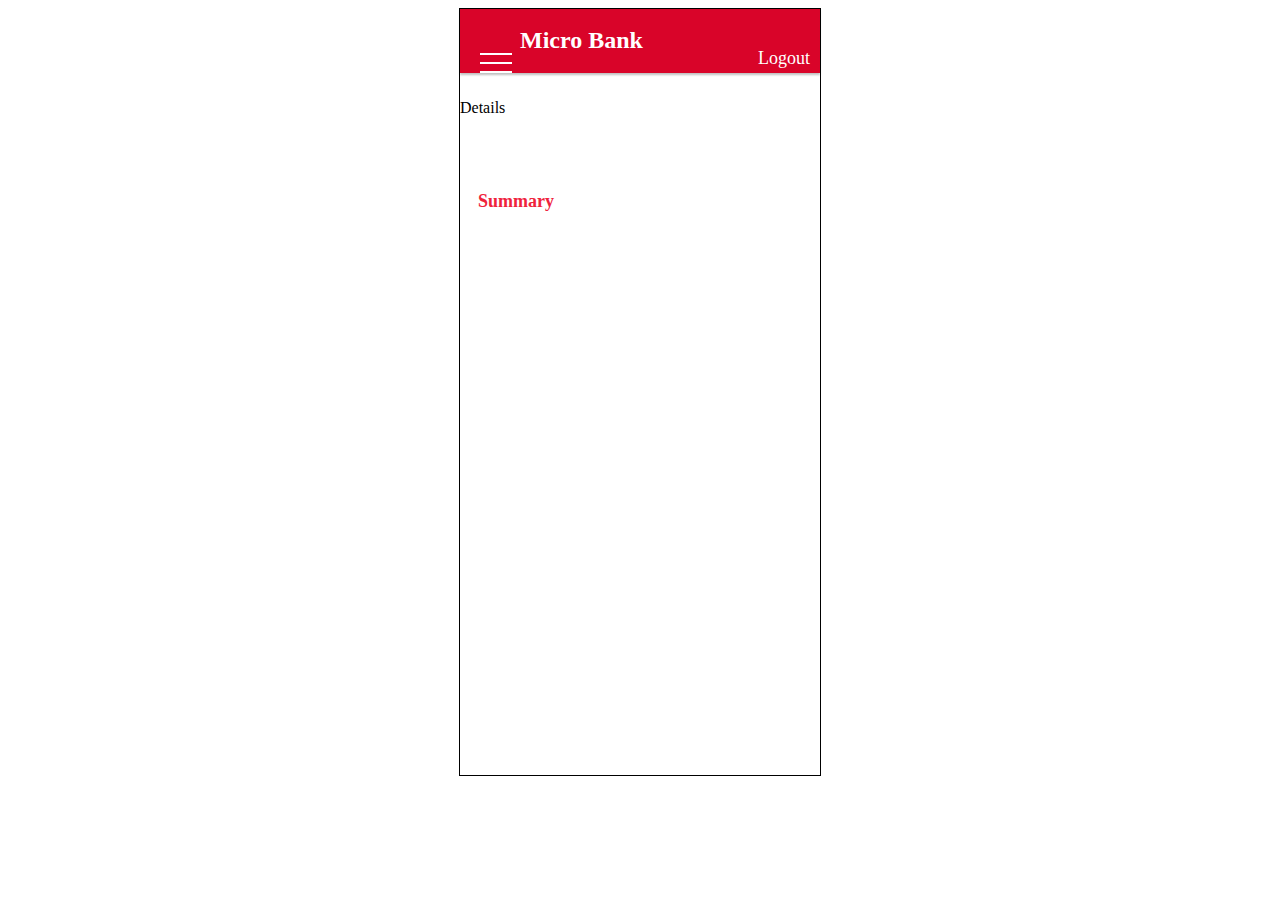
==== index.html @ 9cebef2d "header part completed" ====
<!DOCTYPE html>
<html lang="en">
<head>
    <meta charset="UTF-8">
    <meta http-equiv="X-UA-Compatible" content="IE=edge">
    <meta name="viewport" content="width=device-width, initial-scale=1.0">
    <title>Micro Bank</title>
    <link rel="stylesheet" href="style.css"></link>

</head>
<body>
        <div id="dashboard">
        <nav class="header">
            <div class="menu">
            <div class="line1"></div>
            <div class="line2"></div>
            <div class="line3"></div>
            </div>
            <div class="heading">Micro Bank</div>
            <div class="logout">
                <p>Logout</p>
            </div>
        </nav>
        <div id="navigation">
            <div class="summary">Summary</div>
            <div class="details">Details</div>
        </div>

    </div>
</body>
</html>
---- style.css ----
/* container */
#dashboard {
  width: 100%;
  margin: auto;
  position: relative;
  width: 360px;
  height: 766px;
  background: #ffffff;
  border: 1px solid black;
}

/* header */

.header {
  position: absolute;
  width: 360px;
  height: 64px;
  left: 0px;
  top: 0px;
  background: #d90429;
  box-shadow: 0px 2px 2px rgba(0, 0, 0, 0.25);
}
.menu {
  position: absolute;
  width: 32px;
  height: 20px;
  left: 10px;
  top: 22px;
}
.line1 {
  position: absolute;
  width: 32px;
  height: 2px;
  left: 10px;
  top: 40px;
  background: #ffffff;
}
.line2 {
  position: absolute;
  width: 32px;
  height: 2px;
  left: 10px;
  top: 31px;

  background: #ffffff;
}
.line3 {
  position: absolute;
  width: 32px;
  height: 2px;
  left: 10px;
  top: 22px;

  background: #ffffff;
}

.heading {
  position: absolute;
  width: 131px;
  height: 33px;
  left: 60px;
  top: 15px;

  font-family: Open Sans;
  font-style: normal;
  font-weight: 600;
  font-size: 24px;
  line-height: 33px;
  /* identical to box height */
  color: #ffffff;
}

.logout {
  position: absolute;
  width: 59px;
  height: 25px;
  left: 291px;
  top: 19px;

  font-family: Open Sans;
  font-style: normal;
  font-weight: normal;
  font-size: 18px;
  line-height: 25px;
  /* identical to box height */

  text-align: right;

  color: #ffffff;
}

/* navigation */

#navigation {
  position: absolute;
  width: 360px;
  height: 33px;
  left: 0px;
  top: 90px;
}

.summary {
  position: absolute;
  width: 84px;
  height: 25px;
  left: 18px;
  top: 90px;

  font-family: Open Sans;
  font-style: normal;
  font-weight: 600;
  font-size: 18px;
  line-height: 25px;
  /* identical to box height */

  color: #ef233c;
}
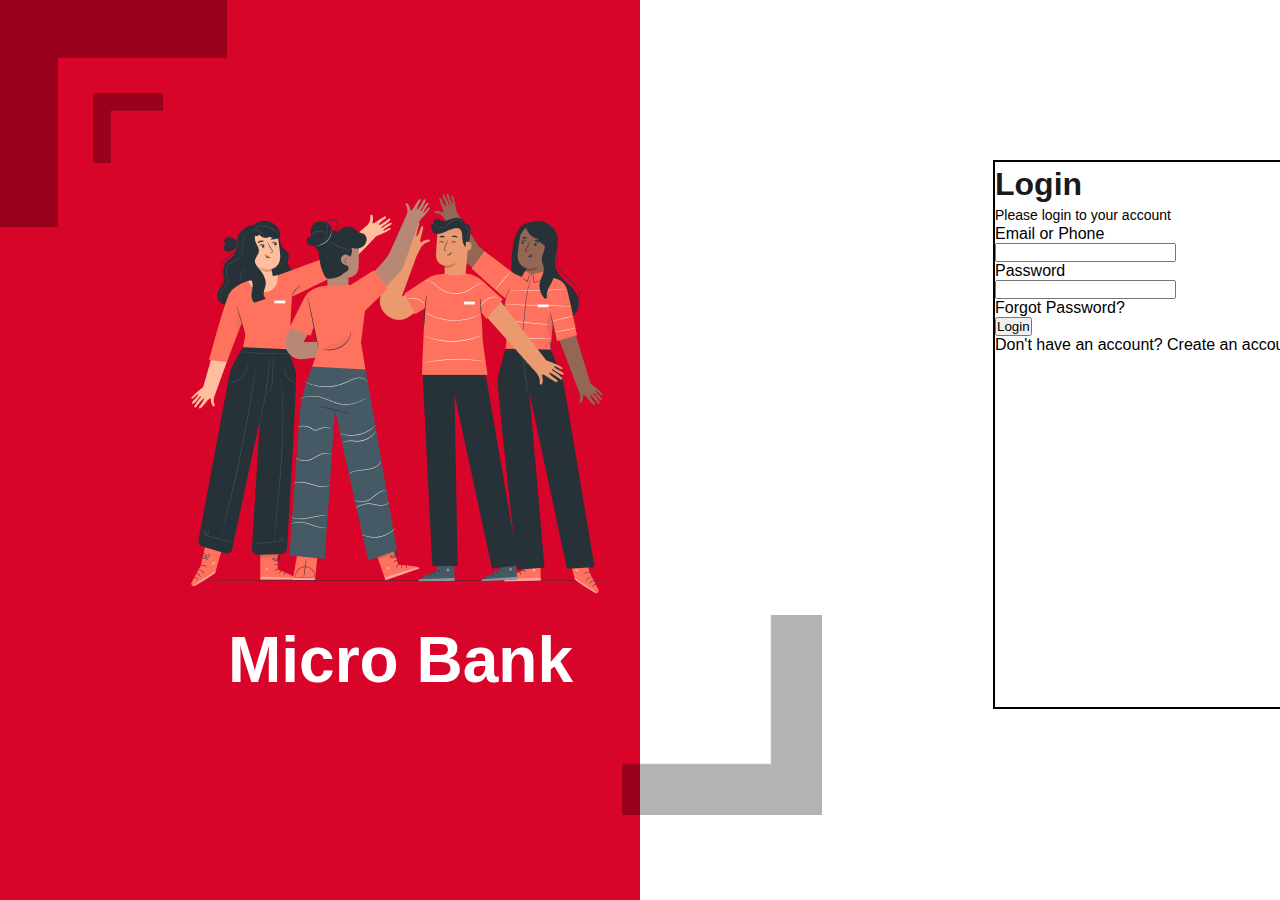
==== commit 7317dd13: "created login page" ====
--- a/index.html
+++ b/index.html
@@ -9,23 +9,34 @@
 
 </head>
 <body>
-        <div id="dashboard">
-        <nav class="header">
-            <div class="menu">
-            <div class="line1"></div>
-            <div class="line2"></div>
-            <div class="line3"></div>
-            </div>
-            <div class="heading">Micro Bank</div>
-            <div class="logout">
-                <p>Logout</p>
-            </div>
-        </nav>
-        <div id="navigation">
-            <div class="summary">Summary</div>
-            <div class="details">Details</div>
-        </div>
+     <div class="container">
+         <div class="logo-container">
+             <img src="top.png" alt="top" class="top-img">
+             <img src="logo.png" alt="logo" class="spirit-logo">
+             <img src="bottom.png" alt="bottom" class="bottom-img">
+             <p class="heading">Micro Bank</p>
+         </div>
+         <div class="login-container">
+             <h2 class="login-header">Login</h2>
+             <p class="helper-text">Please login to your account</p>
 
-    </div>
+             <label class="login-input">
+                 Email or Phone
+             <br/>
+                 <input type="text">
+             </label>
+             <br/>
+             <label class="login-input">
+                 Password
+             <br/>
+                 <input type="text">
+             </label>
+             <p class="forgot-text">Forgot Password?</p>
+             <button class="login-btn">Login</button>
+             <p class="create-account">Don't have an account? <span>Create an account</span></p>
+         </div>
+     </div>
+
+    <script src="script.js"></script>
 </body>
 </html>--- a/style.css
+++ b/style.css
@@ -1,117 +1,97 @@
+/* Desktop styling */
+
 /* container */
-#dashboard {
+* {
+  margin: 0;
+  padding: 0;
+  box-sizing: border-box;
+  font-family: Verdana, Geneva, Tahoma, sans-serif;
+}
+.container {
+  display: flex;
   width: 100%;
-  margin: auto;
-  position: relative;
-  width: 360px;
-  height: 766px;
-  background: #ffffff;
-  border: 1px solid black;
 }
 
-/* header */
+/* logo styling */
+.logo-container {
+  width: 50%;
+  position: absolute;
+  left: 0%;
+  right: 50%;
+  top: 0%;
+  bottom: 0%;
 
-.header {
-  position: absolute;
-  width: 360px;
-  height: 64px;
-  left: 0px;
-  top: 0px;
   background: #d90429;
-  box-shadow: 0px 2px 2px rgba(0, 0, 0, 0.25);
-}
-.menu {
-  position: absolute;
-  width: 32px;
-  height: 20px;
-  left: 10px;
-  top: 22px;
-}
-.line1 {
-  position: absolute;
-  width: 32px;
-  height: 2px;
-  left: 10px;
-  top: 40px;
-  background: #ffffff;
-}
-.line2 {
-  position: absolute;
-  width: 32px;
-  height: 2px;
-  left: 10px;
-  top: 31px;
-
-  background: #ffffff;
-}
-.line3 {
-  position: absolute;
-  width: 32px;
-  height: 2px;
-  left: 10px;
-  top: 22px;
-
-  background: #ffffff;
 }
 
+.spirit-logo {
+  position: absolute;
+  width: 500px;
+  height: 500px;
+  left: 150px;
+  top: 124px;
+}
+.top-img {
+  position: fixed;
+  width: 227px;
+  height: 227px;
+}
+.bottom-img {
+  position: fixed;
+  width: 200px;
+  height: 200px;
+  left: 622px;
+  top: 615px;
+}
 .heading {
   position: absolute;
-  width: 131px;
-  height: 33px;
-  left: 60px;
-  top: 15px;
+  width: 401px;
+  height: 80px;
+  left: 200px;
+  top: 620px;
 
-  font-family: Open Sans;
   font-style: normal;
-  font-weight: 600;
-  font-size: 24px;
-  line-height: 33px;
-  /* identical to box height */
+  font-weight: 900;
+  font-size: 4rem;
+  line-height: 80px;
+  text-align: center;
   color: #ffffff;
 }
 
-.logout {
+/* login */
+
+.login-container {
+  width: 50%;
   position: absolute;
-  width: 59px;
-  height: 25px;
-  left: 291px;
-  top: 19px;
+  width: 420px;
+  height: 549px;
+  left: 865px;
+  top: 160px;
+  margin: 0 10%;
+  border: 2px solid black;
+}
 
-  font-family: Open Sans;
+.login-header {
+  width: 87px;
+  height: 44px;
+  left: 865px;
+  top: 160px;
+
   font-style: normal;
-  font-weight: normal;
-  font-size: 18px;
-  line-height: 25px;
+  font-weight: bold;
+  font-size: 32px;
+  line-height: 44px;
   /* identical to box height */
 
-  text-align: right;
-
-  color: #ffffff;
+  color: #1a1a1a;
 }
-
-/* navigation */
-
-#navigation {
-  position: absolute;
-  width: 360px;
-  height: 33px;
-  left: 0px;
-  top: 90px;
-}
-
-.summary {
-  position: absolute;
-  width: 84px;
-  height: 25px;
-  left: 18px;
-  top: 90px;
-
-  font-family: Open Sans;
+.helper-text {
   font-style: normal;
-  font-weight: 600;
-  font-size: 18px;
-  line-height: 25px;
+  font-weight: 500;
+  font-size: 14px;
+  line-height: 19px;
   /* identical to box height */
 
-  color: #ef233c;
+  display: flex;
+  align-items: flex-end;
 }
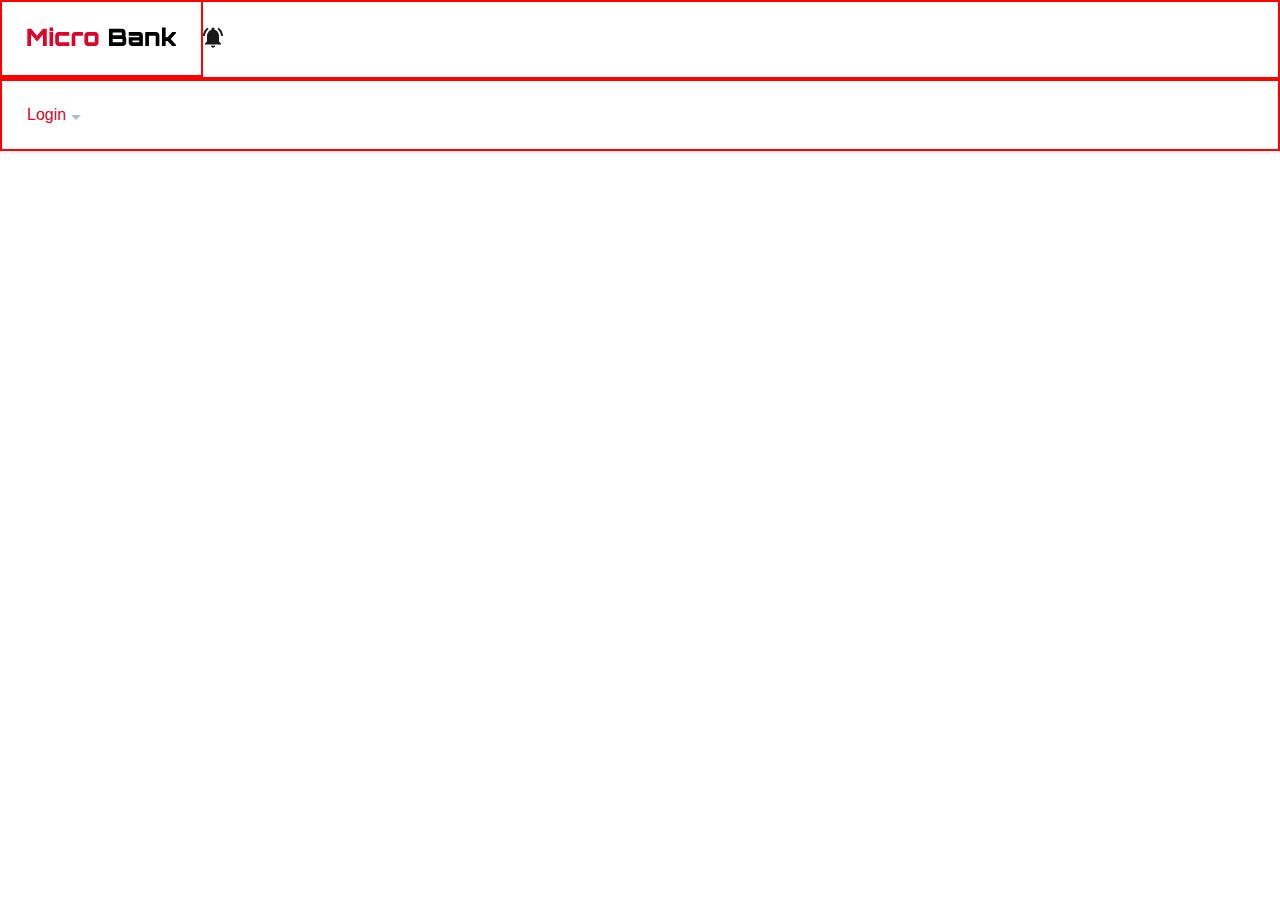
==== commit e526aa4a: "dashboard page added" ====
--- a/index.html
+++ b/index.html
@@ -9,34 +9,17 @@
 
 </head>
 <body>
-     <div class="container">
-         <div class="logo-container">
-             <img src="top.png" alt="top" class="top-img">
-             <img src="logo.png" alt="logo" class="spirit-logo">
-             <img src="bottom.png" alt="bottom" class="bottom-img">
-             <p class="heading">Micro Bank</p>
-         </div>
-         <div class="login-container">
-             <h2 class="login-header">Login</h2>
-             <p class="helper-text">Please login to your account</p>
-
-             <label class="login-input">
-                 Email or Phone
-             <br/>
-                 <input type="text">
-             </label>
-             <br/>
-             <label class="login-input">
-                 Password
-             <br/>
-                 <input type="text">
-             </label>
-             <p class="forgot-text">Forgot Password?</p>
-             <button class="login-btn">Login</button>
-             <p class="create-account">Don't have an account? <span>Create an account</span></p>
-         </div>
+     <div>
+         <nav class="nav-bar">
+                 <ul class="nav-list">
+                     <li style="float:left"><img src="imgs/micro_bank.svg" alt="micro_bank"></li>
+                     <li><img src="imgs/bell.png" alt="bell"></li>
+                     <li><a href="login.html">Login</a>
+                        <span></span>
+                    <img src="imgs/down_arrow.svg" alt="arrow" ></li>
+                 </ul>
+         </nav>
      </div>
-
     <script src="script.js"></script>
 </body>
 </html>--- a/style.css
+++ b/style.css
@@ -7,6 +7,27 @@
   box-sizing: border-box;
   font-family: Verdana, Geneva, Tahoma, sans-serif;
 }
+
+/* Dashboard */
+
+.nav-bar {
+  position: absolute;
+  width: 100%;
+  background: #ffffff;
+  box-shadow: 0px 1px 5px rgba(0, 0, 0, 0.12);
+}
+
+.nav-list li {
+  list-style: none;
+  border: 2px solid red;
+  padding: 25px;
+}
+.nav-list li a {
+  text-decoration: none;
+  color: #d90429;
+}
+
+/* login */
 .container {
   display: flex;
   width: 100%;
@@ -26,8 +47,8 @@
 
 .spirit-logo {
   position: absolute;
-  width: 500px;
-  height: 500px;
+  width: 450px;
+  height: 450px;
   left: 150px;
   top: 124px;
 }
@@ -39,16 +60,16 @@
 .bottom-img {
   position: fixed;
   width: 200px;
-  height: 200px;
-  left: 622px;
-  top: 615px;
+  height: 150px;
+  left: 532px;
+  top: 585px;
 }
 .heading {
   position: absolute;
   width: 401px;
   height: 80px;
-  left: 200px;
-  top: 620px;
+  left: 180px;
+  top: 550px;
 
   font-style: normal;
   font-weight: 900;
@@ -69,29 +90,28 @@
   top: 160px;
   margin: 0 10%;
   border: 2px solid black;
+  padding: 1%;
 }
 
 .login-header {
-  width: 87px;
-  height: 44px;
-  left: 865px;
-  top: 160px;
-
-  font-style: normal;
-  font-weight: bold;
   font-size: 32px;
   line-height: 44px;
-  /* identical to box height */
-
   color: #1a1a1a;
 }
 .helper-text {
-  font-style: normal;
-  font-weight: 500;
   font-size: 14px;
   line-height: 19px;
-  /* identical to box height */
+  color: #828282;
+}
+.login-input {
+  padding: 2%;
+}
 
-  display: flex;
-  align-items: flex-end;
+.login-input input {
+  width: 320px;
+  height: 45px;
+  border: 0;
+  outline: none;
+  background: #e8e8e8;
+  border-radius: 12px;
 }
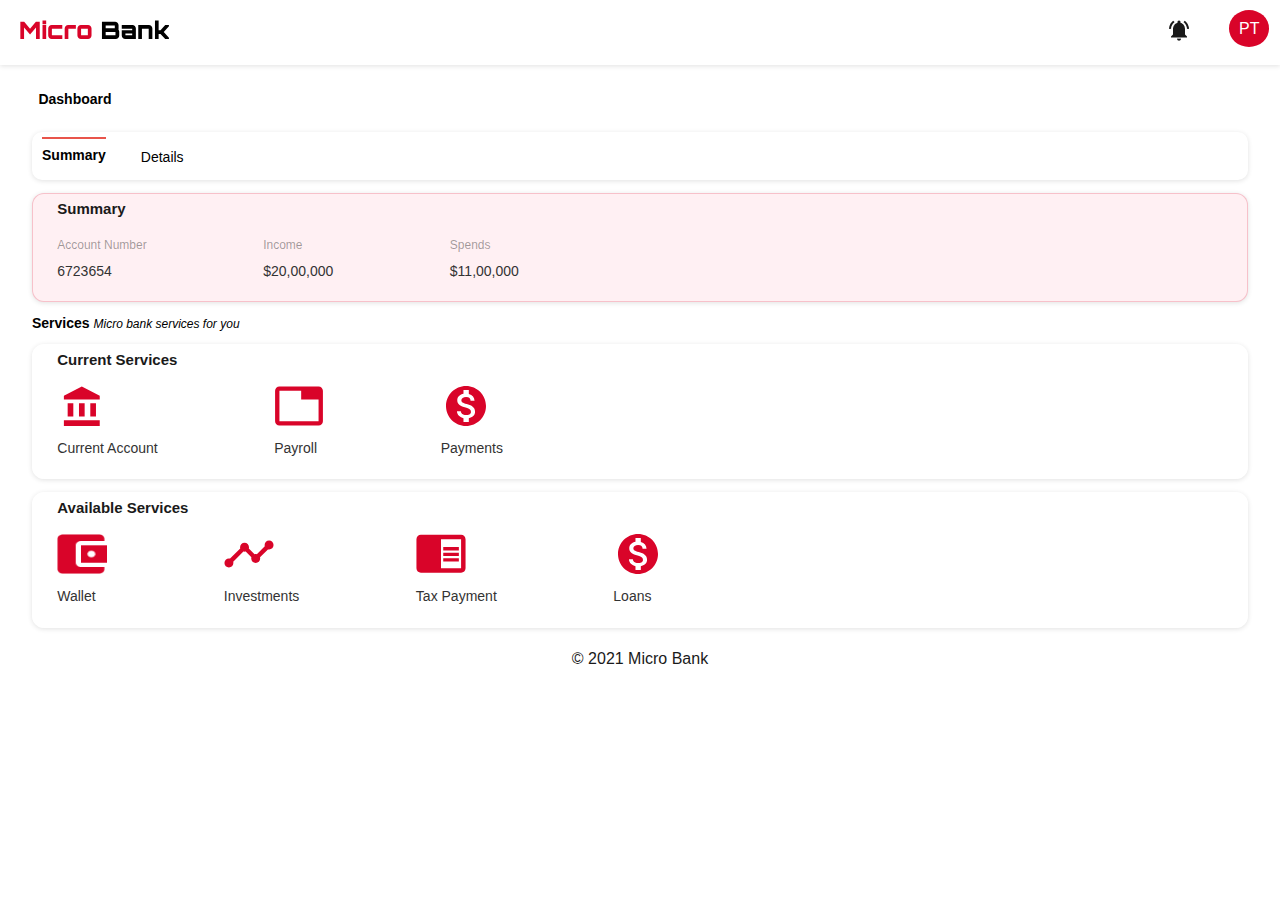
==== commit ce9b6486: "conpleted the dashboard 1 page" ====
--- a/index.html
+++ b/index.html
@@ -11,15 +11,58 @@
 <body>
      <div>
          <nav class="nav-bar">
-                 <ul class="nav-list">
-                     <li style="float:left"><img src="imgs/micro_bank.svg" alt="micro_bank"></li>
-                     <li><img src="imgs/bell.png" alt="bell"></li>
-                     <li><a href="login.html">Login</a>
+                 <div class="nav-list"> 
+                <div class="nav-logo"><img src="imgs/micro_bank.svg" alt="micro_bank"></div>
+                     <div class="nav-items"><li><img src="imgs/bell.png" alt="bell"></li>
+                     <li><a href="login.html">PT</a>
                         <span></span>
-                    <img src="imgs/down_arrow.svg" alt="arrow" ></li>
-                 </ul>
+                    <li><img src="imgs/down_arrow.svg" alt="arrow" ></li></li></div>
+                 </div>
          </nav>
      </div>
+     <div class="dashboard">
+            <h3>Dashboard</h3>
+         </div>
+         <div class="tabs">
+            <div class="summary"><p>Summary</p></div>
+            <div class="details"><p>Details</p></div>
+         </div>
+
+         <div class="summary-details">
+             <h5>Summary</h5>
+                <div class="info">
+                <li><span>Account Number</span> <br/> <p>6723654</p></li>
+                <li><span>Income</span> <br/> <p>$20,00,000</p></li>
+                <li><span>Spends</span> <br/> <p>$11,00,000</p></li>
+            </div>
+         </div>
+
+         <div class="services-heading">
+             <h3>Services <span>Micro bank services for you</span></h3>
+         </div>
+
+          <div class="current-services">
+             <h5>Current Services</h5>
+                <div class="info">
+                <li><span><img src="imgs/current_acc.svg" alt="current-account"></span> <br/> <p>Current Account</p></li>
+                <li><span><img src="imgs/payroll.svg" alt="current-account"></span> <br/> <p>Payroll</p></li>
+                <li><span><img src="imgs/payments.svg" alt="current-account"></span> <br/> <p>Payments</p></li>
+            </div>
+         </div>
+
+         <div class="current-services">
+             <h5>Available Services</h5>
+                <div class="info">
+                <li><span><img src="imgs/wallet.png" alt="current-account"></span> <br/> <p>Wallet</p></li>
+                <li><span><img src="imgs/investments.svg" alt="current-account"></span> <br/> <p>Investments</p></li>
+                <li><span><img src="imgs/tax_payments.svg" alt="current-account"></span> <br/> <p>Tax Payment</p></li>
+                <li><span><img src="imgs/loans.svg" alt="current-account"></span> <br/> <p>Loans</p></li>
+            </div>
+         </div>
+
+         <footer class="footer">
+             © 2021 Micro Bank
+         </footer>
     <script src="script.js"></script>
 </body>
 </html>--- a/style.css
+++ b/style.css
@@ -11,22 +11,129 @@
 /* Dashboard */
 
 .nav-bar {
-  position: absolute;
   width: 100%;
-  background: #ffffff;
-  box-shadow: 0px 1px 5px rgba(0, 0, 0, 0.12);
-}
-
+  background-color: #ffffff;
+  box-shadow: 0px 1px 5px rgba(0, 0, 0, 0.12);
+}
+.nav-logo {
+  padding: 20px;
+}
+.nav-list {
+  display: flex;
+}
+.nav-items {
+  margin-left: 75%;
+  display: flex;
+}
 .nav-list li {
   list-style: none;
-  border: 2px solid red;
-  padding: 25px;
-}
+  padding: 20px;
+}
+
 .nav-list li a {
   text-decoration: none;
-  color: #d90429;
-}
-
+  color: #ffffff;
+  background: #d90429;
+  padding: 10px;
+  border-radius: 50%;
+}
+
+.dashboard h3 {
+  font-size: 14px;
+  padding: 2% 3%;
+}
+.tabs {
+  display: flex;
+  background: #ffffff;
+  box-shadow: 0px 1px 5px rgba(0, 0, 0, 0.12);
+  border-radius: 12px;
+  width: 95%;
+  margin: auto;
+  padding: 5px 10px;
+  border-radius: 10px;
+  font-size: 14px;
+}
+.summary {
+  margin: 0 35px 0 0;
+  background: #ffffff;
+  border-top: 2px solid #e8544b;
+}
+.summary p {
+  padding: 8px 0;
+  font-weight: bold;
+}
+.details {
+  background: #ffffff;
+  border-top: 2px solid #ffffff;
+}
+.details p {
+  padding: 10px 0;
+}
+
+.summary-details {
+  margin: 1% 2.5%;
+  background: #fff0f3;
+  border: 1px solid rgba(217, 4, 41, 0.2);
+  box-sizing: border-box;
+  box-shadow: 0px 1px 5px rgba(0, 0, 0, 0.12);
+  border-radius: 12px;
+}
+.summary-details h5 {
+  color: #1a1a1a;
+  font-weight: bold;
+  font-size: 15px;
+  padding: 0.5% 2%;
+}
+.info {
+  display: flex;
+  padding: 1% 2%;
+  gap: 10%;
+}
+.info li {
+  list-style: none;
+}
+.info li span {
+  font-size: 12px;
+  color: rgba(0, 0, 0, 0.38);
+}
+.info li p {
+  color: #333333;
+  font-size: 14px;
+  padding: 10px 0;
+}
+
+.services-heading h3 {
+  margin: 1% 2.5%;
+  font-size: 14px;
+}
+.services-heading span {
+  font-style: italic;
+  font-weight: normal;
+  font-size: 12px;
+}
+
+.current-services {
+  margin: 1% 2.5%;
+  border: 1px solid #ffffff;
+  box-sizing: border-box;
+  box-shadow: 0px 1px 5px rgba(0, 0, 0, 0.12);
+  border-radius: 12px;
+}
+.current-services h5 {
+  color: #1a1a1a;
+  font-weight: bold;
+  font-size: 15px;
+  padding: 0.5% 2%;
+}
+.info li span img {
+  height: 40px;
+  width: 50px;
+}
+.footer {
+  padding: 10px;
+  text-align: center;
+  color: #1a1a1a;
+}
 /* login */
 .container {
   display: flex;
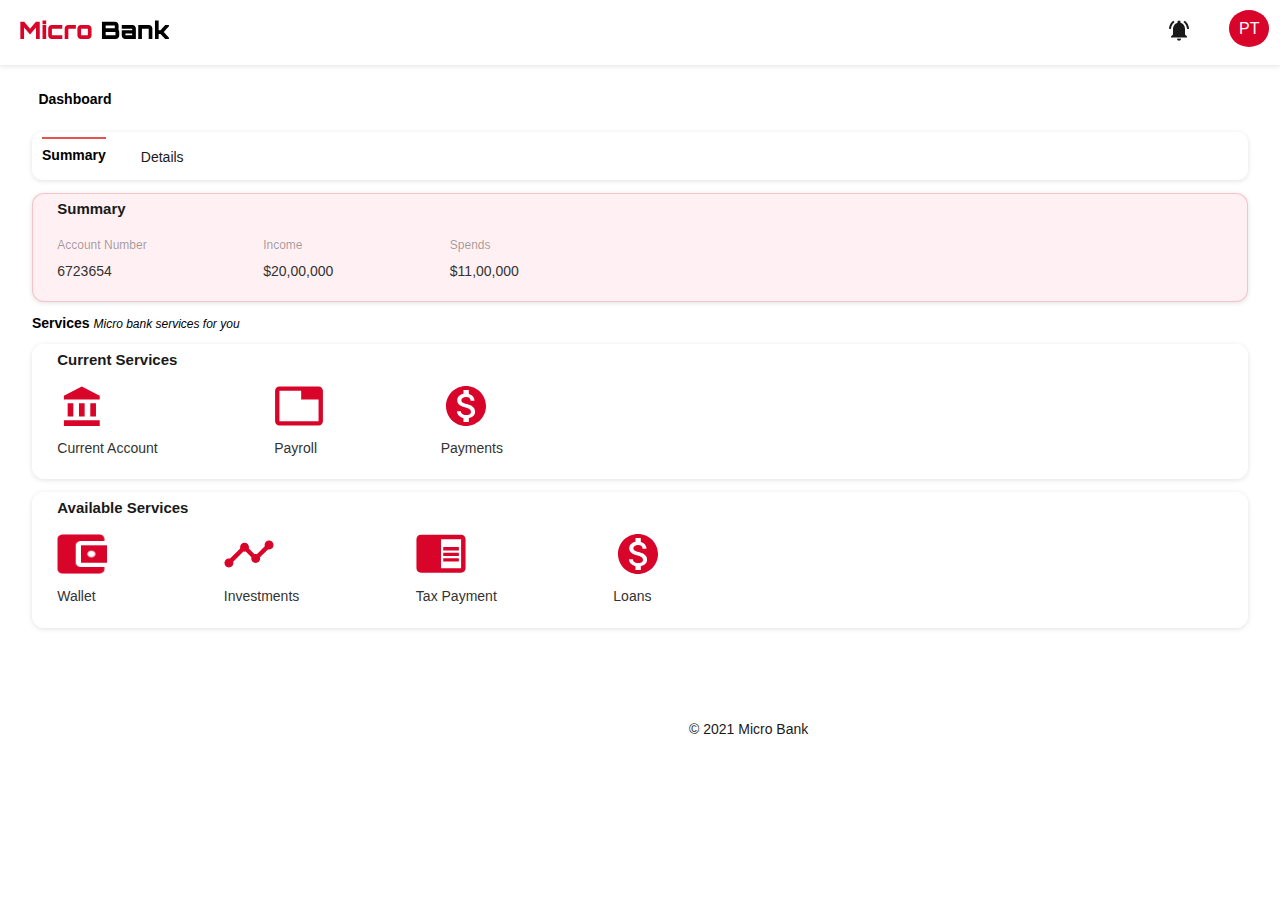
==== commit 706b4410: "Added signup page and updated the UI" ====
--- a/index.html
+++ b/index.html
@@ -25,7 +25,7 @@
          </div>
          <div class="tabs">
             <div class="summary"><p>Summary</p></div>
-            <div class="details"><p>Details</p></div>
+            <div class="details"><p><a href="details.html">Details</a></p></div>
          </div>
 
          <div class="summary-details">
--- a/style.css
+++ b/style.css
@@ -69,6 +69,10 @@
 .details p {
   padding: 10px 0;
 }
+.details p a {
+  text-decoration: none;
+  color: #1a1a1a;
+}
 
 .summary-details {
   margin: 1% 2.5%;
@@ -130,8 +134,15 @@
   width: 50px;
 }
 .footer {
-  padding: 10px;
+  position: absolute;
+  width: fit-content;
+  height: 16px;
+  left: 689px;
+  top: 721px;
+
+  font-size: 14px;
   text-align: center;
+
   color: #1a1a1a;
 }
 /* login */
@@ -185,18 +196,21 @@
   text-align: center;
   color: #ffffff;
 }
+.heading a {
+  text-decoration: none;
+  color: #ffffff;
+}
 
 /* login */
 
 .login-container {
   width: 50%;
   position: absolute;
-  width: 420px;
+  width: 380px;
   height: 549px;
-  left: 865px;
-  top: 160px;
-  margin: 0 10%;
-  border: 2px solid black;
+  left: 855px;
+  top: 130px;
+  margin: 0 5%;
   padding: 1%;
 }
 
@@ -209,16 +223,159 @@
   font-size: 14px;
   line-height: 19px;
   color: #828282;
+  padding: 10px 0;
+}
+.login-input label {
+  padding: 10px 0;
 }
 .login-input {
   padding: 2%;
+}
+.login-input img {
+  position: absolute;
+  bottom: 280px;
+  right: 50px;
+  width: 24px;
+  height: 24px;
 }
 
 .login-input input {
   width: 320px;
   height: 45px;
+  margin: 10px 0;
   border: 0;
   outline: none;
   background: #e8e8e8;
   border-radius: 12px;
 }
+
+.date-input {
+  position: absolute;
+  bottom: 172px;
+  right: 0px;
+  width: 24px;
+  height: 24px;
+}
+.pw-input {
+  position: absolute;
+  bottom: 72px;
+  right: 0px;
+  width: 24px;
+  height: 24px;
+}
+.cpw-input {
+  position: absolute;
+  bottom: -27px;
+  right: 0px;
+  width: 24px;
+  height: 24px;
+}
+.forgot-text {
+  text-align: right;
+}
+.forgot-text a {
+  font-size: 12px;
+  color: #d90429;
+  font-weight: 600;
+  margin-right: 6%;
+  text-decoration: none;
+}
+.login-btn {
+  background: #d90429;
+  box-shadow: 0px 6px 28px 5px rgba(254, 45, 23, 0.3);
+  border-radius: 12px;
+  border: 0;
+  outline: none;
+  color: #ffffff;
+  width: 320px;
+  height: 40px;
+  padding: 2.5%;
+  margin: 5% 10px;
+  font-size: 16px;
+  text-align: center;
+}
+.create-account {
+  text-align: center;
+  font-size: 14px;
+  line-height: 19px;
+  color: #828282;
+  padding: 5% 5%;
+}
+.create-account span a {
+  text-decoration: none;
+  color: #d90429;
+}
+
+/* signup container */
+
+.signup-container {
+  width: 50%;
+  position: absolute;
+  width: 380px;
+  height: 90vh;
+  left: 855px;
+  top: 40px;
+  margin: 0 5%;
+  padding: 1%;
+}
+
+/* details container */
+.transaction-container {
+  width: 95%;
+  height: fit-content;
+  left: 24px;
+  top: 233px;
+  margin: 1% 2.5%;
+  background: #ffffff;
+  box-shadow: 0px 1px 5px rgba(0, 0, 0, 0.12);
+  border-radius: 12px;
+  padding: 1% 0;
+  font-size: 14px;
+}
+.details-heading {
+  display: flex;
+  justify-content: space-between;
+  padding: 0 1%;
+  color: #828282;
+  margin: 1% 2.5%;
+  align-items: center;
+}
+.details-heading {
+  list-style: none;
+}
+.details-data {
+  display: flex;
+  list-style: none;
+  align-items: center;
+  justify-content: space-between;
+  margin: 0 2.5%;
+  background: rgba(244, 245, 253, 0.5);
+  border: 1px solid #e0e0e0;
+  box-sizing: border-box;
+  border-radius: 4px 4px 0px 0px;
+  padding: 5px;
+}
+.details-data img {
+  padding: 5px;
+  margin: 0 5px;
+}
+.summary-tab {
+  margin: 0 35px 0 0;
+  background: #ffffff;
+  border-top: 2px solid #ffffff;
+}
+.summary-tab p {
+  padding: 8px 0;
+}
+.summary-tab p a {
+  text-decoration: none;
+  color: #1a1a1a;
+}
+.details-tab {
+  background: #ffffff;
+  border-top: 2px solid #e8544b;
+}
+.details-tab p {
+  padding: 10px 0;
+  font-weight: bold;
+}
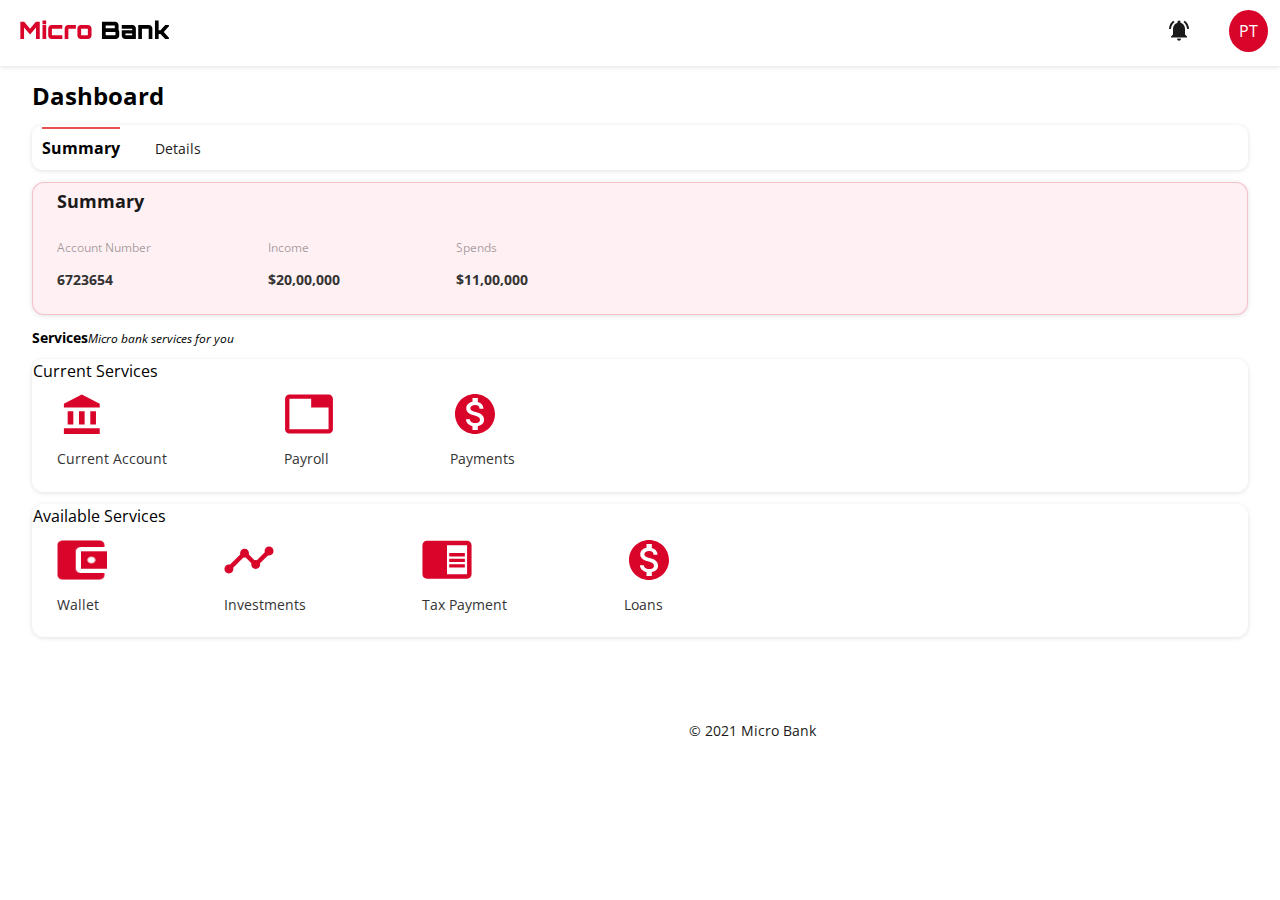
==== commit ce702bc5: "mobile responsive added" ====
--- a/index.html
+++ b/index.html
@@ -11,7 +11,16 @@
 <body>
      <div>
          <nav class="nav-bar">
-                 <div class="nav-list"> 
+             <div class="mob-nav">
+                    <li class="hamburger">
+                    <div></div>
+                    <div></div>
+                    <div></div>
+                    </li>
+                     <li class="header-mobile">Micro Bank</li>
+                     <li class="mob-logout">Logout</li>
+                     </div>
+                 <div class="nav-list">    
                 <div class="nav-logo"><img src="imgs/micro_bank.svg" alt="micro_bank"></div>
                      <div class="nav-items"><li><img src="imgs/bell.png" alt="bell"></li>
                      <li><a href="login.html">PT</a>
@@ -21,7 +30,7 @@
          </nav>
      </div>
      <div class="dashboard">
-            <h3>Dashboard</h3>
+            <p>Dashboard</p>
          </div>
          <div class="tabs">
             <div class="summary"><p>Summary</p></div>
@@ -29,8 +38,15 @@
          </div>
 
          <div class="summary-details">
-             <h5>Summary</h5>
-                <div class="info">
+
+             <p>Summary</p>
+              <div class="mob-info">
+                <li>Account No: 6723654</li>
+                <li class="income-bg">Income <span>$20,00,000</span></li>
+                <li class="spends-bg">Spends <span>$11,00,000</span></li>
+            </div>
+             
+                <div class="sum-info">
                 <li><span>Account Number</span> <br/> <p>6723654</p></li>
                 <li><span>Income</span> <br/> <p>$20,00,000</p></li>
                 <li><span>Spends</span> <br/> <p>$11,00,000</p></li>
@@ -38,25 +54,47 @@
          </div>
 
          <div class="services-heading">
-             <h3>Services <span>Micro bank services for you</span></h3>
+             <h3>Services<span>Micro bank services for you</span></h3>
+         </div>
+         <div class="mobile-services-heading">
+             <p>Services</p>
+             <span>Micro bank services for you</span>
          </div>
 
           <div class="current-services">
-             <h5>Current Services</h5>
+             <p>Current Services</p>
                 <div class="info">
                 <li><span><img src="imgs/current_acc.svg" alt="current-account"></span> <br/> <p>Current Account</p></li>
                 <li><span><img src="imgs/payroll.svg" alt="current-account"></span> <br/> <p>Payroll</p></li>
                 <li><span><img src="imgs/payments.svg" alt="current-account"></span> <br/> <p>Payments</p></li>
             </div>
-         </div>
+        </div>
+         <div class="mobile-current-services">
+             <p>Current Services</p>
+                <div class="mobile-info">
+                <li><span><img src="imgs/c1.svg" alt="current-account"></span> <br/> <p>Current Account</p></li>
+                <li><span><img src="imgs/c2.svg" alt="current-account"></span> <br/> <p>Payroll</p></li>
+                <li><span><img src="imgs/c3.svg" alt="current-account"></span> <br/> <p>Payments</p></li>
+            </div>
+        </div>
 
          <div class="current-services">
-             <h5>Available Services</h5>
+             <p>Available Services</p>
                 <div class="info">
                 <li><span><img src="imgs/wallet.png" alt="current-account"></span> <br/> <p>Wallet</p></li>
                 <li><span><img src="imgs/investments.svg" alt="current-account"></span> <br/> <p>Investments</p></li>
                 <li><span><img src="imgs/tax_payments.svg" alt="current-account"></span> <br/> <p>Tax Payment</p></li>
                 <li><span><img src="imgs/loans.svg" alt="current-account"></span> <br/> <p>Loans</p></li>
+            </div>
+         </div>
+
+          <div class="mobile-available-services">
+             <p>Available Services</p>
+                <div class="available-info">
+                <li><span><img src="imgs/a1.svg" alt="current-account"></span> <br/> <p>Wallet</p></li>
+                <li><span><img src="imgs/a2.svg" alt="current-account"></span> <br/> <p>Investments</p></li>
+                <li><span><img src="imgs/a3.svg" alt="current-account"></span> <br/> <p>Tax Payment</p></li>
+                <li><span><img src="imgs/a4.svg" alt="current-account"></span> <br/> <p>Loans</p></li>
             </div>
          </div>
 
--- a/style.css
+++ b/style.css
@@ -1,11 +1,11 @@
+@import url("https://fonts.googleapis.com/css2?family=Open+Sans:wght@300;400;700&family=Orbitron:wght@900&display=swap");
 /* Desktop styling */
-
 /* container */
 * {
   margin: 0;
   padding: 0;
   box-sizing: border-box;
-  font-family: Verdana, Geneva, Tahoma, sans-serif;
+  font-family: "Open Sans", sans-serif;
 }
 
 /* Dashboard */
@@ -38,9 +38,22 @@
   border-radius: 50%;
 }
 
-.dashboard h3 {
-  font-size: 14px;
-  padding: 2% 3%;
+.mob-nav {
+  display: none;
+}
+.mobile-services-heading {
+  display: none;
+}
+.mobile-available-services {
+  display: none;
+}
+
+.dashboard p {
+  font-style: normal;
+  font-weight: bold;
+  font-size: 24px;
+  line-height: 33px;
+  padding: 1% 2.5%;
 }
 .tabs {
   display: flex;
@@ -49,7 +62,7 @@
   border-radius: 12px;
   width: 95%;
   margin: auto;
-  padding: 5px 10px;
+  padding: 2px 10px;
   border-radius: 10px;
   font-size: 14px;
 }
@@ -60,7 +73,9 @@
 }
 .summary p {
   padding: 8px 0;
-  font-weight: bold;
+  font-style: normal;
+  font-weight: bold;
+  font-size: 16px;
 }
 .details {
   background: #ffffff;
@@ -82,19 +97,46 @@
   box-shadow: 0px 1px 5px rgba(0, 0, 0, 0.12);
   border-radius: 12px;
 }
-.summary-details h5 {
+.summary-details p {
   color: #1a1a1a;
-  font-weight: bold;
-  font-size: 15px;
   padding: 0.5% 2%;
-}
-.info {
+  font-style: normal;
+  font-weight: bold;
+  font-size: 18px;
+  line-height: 25px;
+}
+.mob-info {
+  display: none;
+}
+
+.sum-info {
   display: flex;
   padding: 1% 2%;
   gap: 10%;
 }
+.sum-info li {
+  list-style: none;
+  font-weight: normal;
+  font-size: 18px;
+}
+.sum-info li span {
+  font-size: 12px;
+  color: rgba(0, 0, 0, 0.38);
+}
+.sum-info li p {
+  color: #333333;
+  font-size: 14px;
+  padding: 10px 0;
+}
+.info {
+  display: flex;
+  padding: 1% 2%;
+  gap: 10%;
+}
 .info li {
   list-style: none;
+  font-weight: normal;
+  font-size: 18px;
 }
 .info li span {
   font-size: 12px;
@@ -114,6 +156,9 @@
   font-style: italic;
   font-weight: normal;
   font-size: 12px;
+}
+.mobile-current-services {
+  display: none;
 }
 
 .current-services {
@@ -188,7 +233,6 @@
   height: 80px;
   left: 180px;
   top: 550px;
-
   font-style: normal;
   font-weight: 900;
   font-size: 4rem;
@@ -197,6 +241,7 @@
   color: #ffffff;
 }
 .heading a {
+  font-family: "Orbitron", sans-serif;
   text-decoration: none;
   color: #ffffff;
 }
@@ -215,18 +260,28 @@
 }
 
 .login-header {
+  font-style: normal;
+  font-weight: bold;
   font-size: 32px;
   line-height: 44px;
-  color: #1a1a1a;
+  padding-left: 5px;
 }
 .helper-text {
   font-size: 14px;
   line-height: 19px;
   color: #828282;
-  padding: 10px 0;
+  padding: 10px 10px 10px 5px;
+  font-style: normal;
+  font-weight: bold;
+  font-size: 14px;
+  line-height: 19px;
 }
 .login-input label {
   padding: 10px 0;
+  font-style: normal;
+  font-weight: bold;
+  font-size: 14px;
+  line-height: 19px;
 }
 .login-input {
   padding: 2%;
@@ -251,21 +306,21 @@
 
 .date-input {
   position: absolute;
-  bottom: 172px;
+  bottom: 165px;
   right: 0px;
   width: 24px;
   height: 24px;
 }
 .pw-input {
   position: absolute;
-  bottom: 72px;
+  bottom: 65px;
   right: 0px;
   width: 24px;
   height: 24px;
 }
 .cpw-input {
   position: absolute;
-  bottom: -27px;
+  bottom: -35px;
   right: 0px;
   width: 24px;
   height: 24px;
@@ -276,9 +331,12 @@
 .forgot-text a {
   font-size: 12px;
   color: #d90429;
-  font-weight: 600;
   margin-right: 6%;
   text-decoration: none;
+  font-style: normal;
+  font-weight: bold;
+  font-size: 14px;
+  line-height: 19px;
 }
 .login-btn {
   background: #d90429;
@@ -293,13 +351,21 @@
   margin: 5% 10px;
   font-size: 16px;
   text-align: center;
+  font-style: normal;
+  font-weight: bold;
+  font-size: 18px;
+  line-height: 25px;
+  cursor: pointer;
 }
 .create-account {
+  font-style: normal;
+  font-weight: bold;
+  font-size: 14px;
   text-align: center;
-  font-size: 14px;
   line-height: 19px;
   color: #828282;
-  padding: 5% 5%;
+  padding: 5% 0%;
+  margin-left: -30px;
 }
 .create-account span a {
   text-decoration: none;
@@ -379,3 +445,221 @@
   padding: 10px 0;
   font-weight: bold;
 }
+
+/* mobile responsive */
+
+@media only screen and (max-device-width: 480px) {
+  * {
+    margin: 0;
+    padding: 0;
+    box-sizing: border-box;
+    font-family: "Open Sans", sans-serif;
+  }
+  .nav-bar {
+    width: 360px;
+    background: #d90429;
+  }
+  .nav-bar li {
+    list-style: none;
+  }
+  .nav-logo {
+    display: none;
+  }
+  .nav-items {
+    display: none;
+  }
+  .mob-nav {
+    height: 55px;
+    display: flex;
+    justify-content: space-between;
+    align-items: center;
+  }
+  .header-mobile {
+    color: #ffffff;
+    font-style: normal;
+    font-weight: 500;
+    font-size: 24px;
+    line-height: 33px;
+    margin-left: -55px;
+  }
+  .hamburger div {
+    width: 36px;
+    height: 2.5px;
+    background-color: #ffffff;
+    margin: 6px 0 0 15px;
+  }
+
+  .mob-logout {
+    color: #ffffff;
+    font-style: normal;
+    font-weight: 300;
+    font-size: 18px;
+    line-height: 25px;
+    margin-right: 10px;
+  }
+  .dashboard {
+    display: none;
+  }
+  .tabs {
+    margin: 5px;
+    color: #d90429;
+    box-shadow: 0;
+    border-radius: 0;
+    width: 360px;
+  }
+  .details p {
+    color: #8d99ae;
+    font-weight: 600;
+    font-style: normal;
+  }
+  .summary-details p {
+    display: none;
+  }
+  .summary-details {
+    background: #ffffff;
+    border: 0;
+    box-shadow: 0;
+  }
+  .sum-info {
+    display: none;
+  }
+  .summary {
+    margin: 0 25px 0 0;
+    background: #ffffff;
+    border-bottom: 2px solid #e8544b;
+    border-top: 0;
+  }
+
+  .mob-info {
+    width: 342px;
+    height: fit-content;
+    display: grid;
+    background: #ffffff;
+    border: 1px solid black;
+    border-radius: 5px;
+    padding: 2% 3%;
+    color: #2b2d42;
+    font-size: 18px;
+  }
+  .mob-info li {
+    list-style: none;
+    font-weight: 300;
+    font-size: 14px;
+    line-height: 19px;
+    padding: 8px 2px;
+  }
+  .income-bg span {
+    background: #2b2d42;
+    color: #ffffff;
+    padding: 1px 100px 0 2px;
+    margin-left: 50px;
+  }
+  .spends-bg span {
+    background: #ef233c;
+    color: #ffffff;
+    padding: 1px 50px 0 2px;
+    margin-left: 50px;
+  }
+  .services-heading {
+    display: none;
+  }
+  .current-services {
+    display: none;
+  }
+  .mobile-services-heading {
+    display: block;
+  }
+  .mobile-services-heading p {
+    font-weight: 300;
+    font-size: 16px;
+    line-height: 25px;
+    padding-left: 10px;
+  }
+  .mobile-services-heading span {
+    font-size: 14px;
+    padding-left: 10px;
+    font-weight: 300;
+    font-size: 14px;
+  }
+  .mobile-current-services {
+    display: block;
+    width: 342px;
+    height: 140px;
+    margin: 1.5% 2.5%;
+    background: #2b2d42;
+    border-radius: 5px;
+  }
+  .mobile-current-services p {
+    color: #ffffff;
+    font-weight: 300;
+    font-size: 14px;
+    padding: 9px 2%;
+  }
+  .mobile-info {
+    display: grid;
+    grid-template-columns: auto auto auto;
+    padding: 1% 2%;
+    background: #ffffff;
+    margin: 2%;
+    border-radius: 5px;
+  }
+  .mobile-info li {
+    width: fit-content;
+    list-style: none;
+    font-weight: normal;
+    font-size: 18px;
+    text-align: center;
+  }
+  .mobile-info li span {
+    font-size: 12px;
+    color: rgba(0, 0, 0, 0.38);
+  }
+  .mobile-info li p {
+    color: #333333;
+    font-size: 14px;
+    padding: 5px 0;
+    font-weight: 300;
+    font-size: 12px;
+    line-height: 16px;
+    text-align: center;
+  }
+  .mobile-info li span img {
+    height: 30px;
+    width: 35px;
+    margin: 8px;
+  }
+  .mobile-available-services {
+    display: block;
+    width: 360px;
+    height: 150px;
+  }
+  .mobile-available-services p {
+    padding: 2px 10px;
+    font-weight: 300;
+    font-size: 14px;
+  }
+
+  .available-info {
+    border: 1px solid black;
+    border-radius: 5px;
+    display: grid;
+    grid-template-columns: auto auto auto;
+    margin: 2%;
+    padding: 3%;
+  }
+  .available-info li {
+    list-style: none;
+    margin-top: 5px;
+    text-align: center;
+  }
+  .available-info p {
+    font-weight: 300;
+    font-size: 12px;
+    line-height: 16px;
+  }
+  .available-info li img {
+    height: 30px;
+    width: 35px;
+    margin-top: 10px;
+  }
+}
